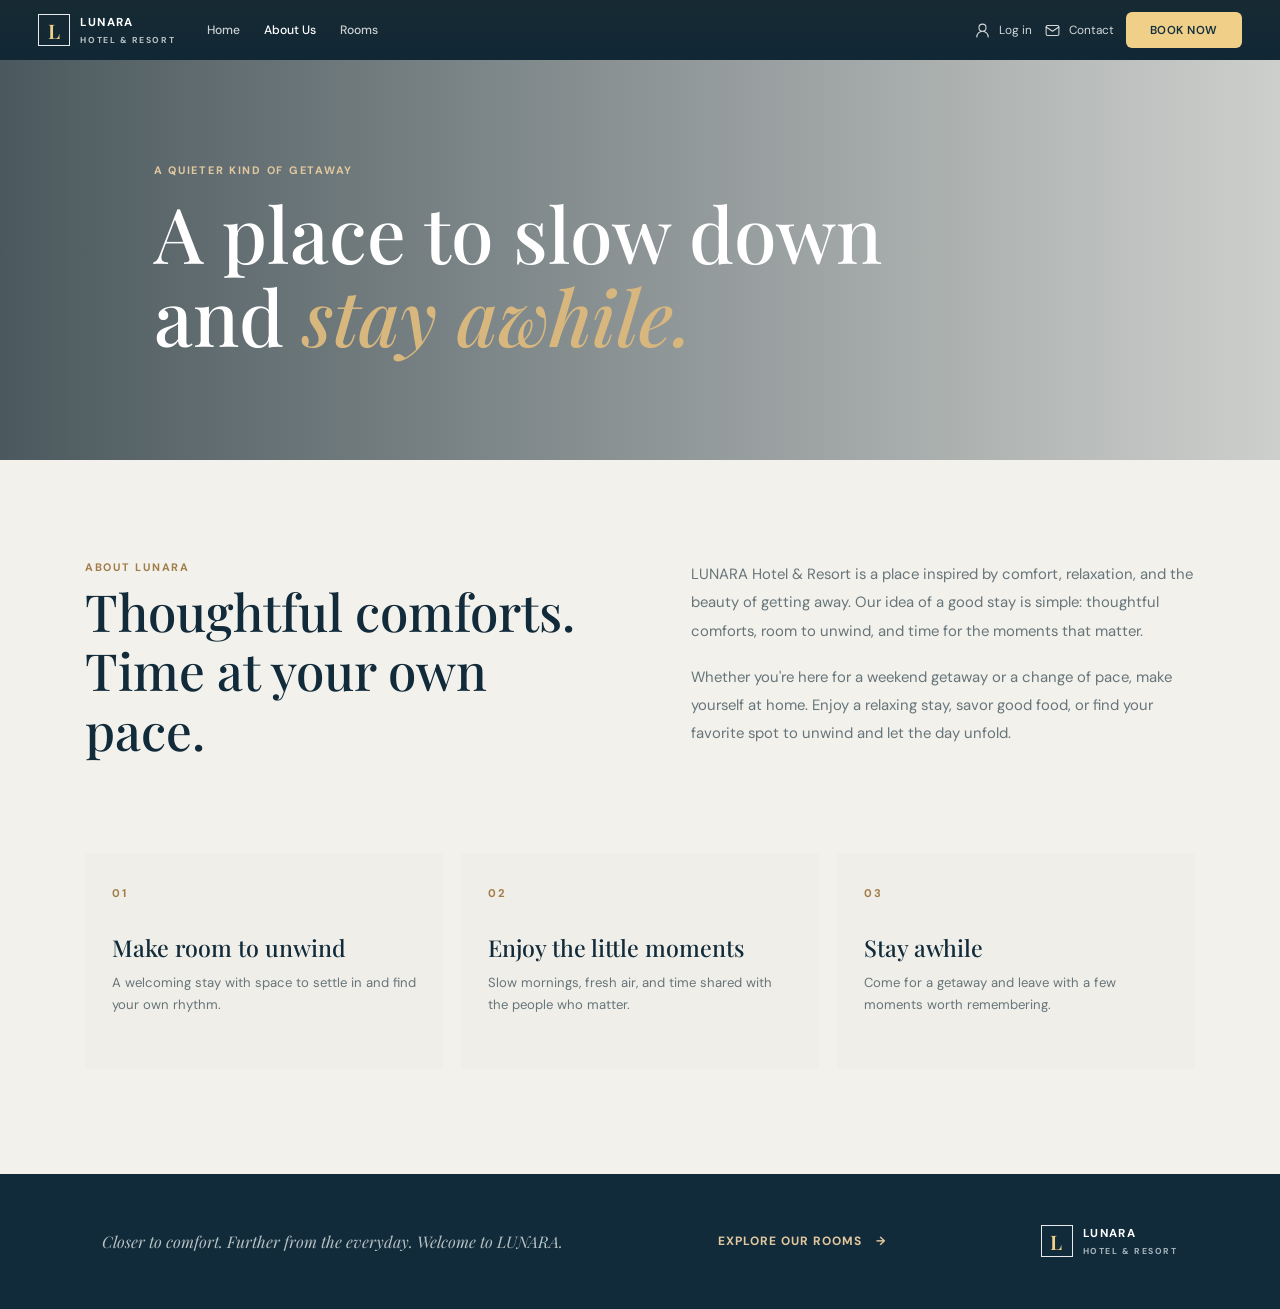
==== hotel-management-system/pages/about.html @ 8baa5f7f "Ket ano" ====
<!DOCTYPE html>
<html lang="en">
<head>
  <meta charset="UTF-8" />
  <meta name="viewport" content="width=device-width, initial-scale=1.0" />
  <meta name="theme-color" content="#122b3a" />
  <meta name="description" content="Learn about Harbor & Pine Hotel & Resort." />
  <title>LUNARA| About Us</title>
  <link rel="stylesheet" href="../assets/css/About.css" />
  <link rel="stylesheet" href="../assets/css/Base.css" />
  <link rel="stylesheet" href="../assets/css/Public.css" />
</head>
<body class="home-page">
  <header class="site-header">
    <div class="site-header-inner">
      <a class="brand brand-home" href="home.html" aria-label="LUNARA home">
        <span class="brand-mark">L</span>
        <span>LUNARA<small>HOTEL &amp; RESORT</small></span>
      </a>
      <nav class="site-nav" aria-label="Main navigation">
        <a href="home.html">Home</a>
        <a href="about.html" aria-current="page">About Us</a>
        <a href="rooms.html">Rooms</a>
      </nav>
      <nav class="site-actions" aria-label="Quick links">
        <a class="site-action" href="index.html" aria-label="Log in">
          <svg viewBox="0 0 24 24" aria-hidden="true"><path d="M20 21a8 8 0 0 0-16 0M12 13a5 5 0 1 0 0-10 5 5 0 0 0 0 10Z"/></svg>
          <span>Log in</span>
        </a>
        <a class="site-action" href="mailto:reservations@harborpine.com" aria-label="Contact us">
          <svg viewBox="0 0 24 24" aria-hidden="true"><rect x="3" y="5" width="18" height="14" rx="2"/><path d="m3 7 9 6 9-6"/></svg>
          <span>Contact</span>
        </a>
        <a class="button button-primary book-button" href="book.html">Book now</a>
      </nav>
    </div>
  </header>
  <main class="public-page">
    <section class="public-page-hero about-page-hero">
      <p class="hero-kicker">A QUIETER KIND OF GETAWAY</p>
      <h1>A place to slow down<br />and <em>stay awhile.</em></h1>
    </section>
    <section class="about-story">
      <div>
        <p class="eyebrow">ABOUT LUNARA</p>
        <h2>Thoughtful comforts.<br />Time at your own pace.</h2>
      </div>
      <div class="about-story-copy">
        <p>LUNARA Hotel & Resort is a place inspired by comfort, relaxation, and the beauty of getting away. Our idea of a good stay is simple: thoughtful comforts, room to unwind, and time for the moments that matter.</p>
        <p>Whether you're here for a weekend getaway or a change of pace, make yourself at home. Enjoy a relaxing stay, savor good food, or find your favorite spot to unwind and let the day unfold.</p>
      </div>
    </section>
    <section class="about-values">
      <article><span>01</span><h2>Make room to unwind</h2><p>A welcoming stay with space to settle in and find your own rhythm.</p></article>
      <article><span>02</span><h2>Enjoy the little moments</h2><p>Slow mornings, fresh air, and time shared with the people who matter.</p></article>
      <article><span>03</span><h2>Stay awhile</h2><p>Come for a getaway and leave with a few moments worth remembering.</p></article>
    </section>
  </main>
  <footer class="site-footer">
    <a class="brand brand-home" href="home.html">
      <span class="brand-mark">L</span>
      <span>LUNARA<small>HOTEL &amp; RESORT</small></span>
    </a>
    <p>Closer to comfort. Further from the everyday. Welcome to LUNARA.</p>
    <a href="rooms.html">Explore our rooms <span aria-hidden="true">→</span></a>
  </footer>
<script src="../assets/js/role-guard.js"></script>
<script>RoleGuard.redirectIfLoggedIn();</script>
</body>
</html>
---- hotel-management-system/assets/css/About.css ----
/* about.css — about.html only. Load AFTER base.css + public.css */
/* About page story block: heading left, text right */
.about-story { display: grid; max-width: 1180px; grid-template-columns: 1fr 1fr; gap: clamp(35px,8vw,115px); margin: auto; padding: 100px 35px 88px; }
/* Darker gold small label */
.about-story .eyebrow { color: var(--gold-dark); }
/* Big navy heading of the story */
.about-story h2 { margin: 0; color: var(--navy); font: 500 clamp(2.2rem,4vw,3.5rem)/1.16 var(--serif); }
/* Text column, vertically centered next to the heading */
.about-story-copy { align-self: center; }
/* Grey paragraphs of the story */
.about-story-copy p { margin: 0 0 18px; color: #66757a; font-size: .93rem; line-height: 1.9; }
/* Row of 3 value boxes (01, 02, 03) */
.about-values { display: grid; max-width: 1180px; grid-template-columns: repeat(3,1fr); gap: 18px; margin: auto; padding: 0 35px 105px; }
/* One grey value box */
.about-values article { min-height: 215px; padding: 27px; background: #f0eee8; }
/* The small number in the box */
.about-values article > span { color: var(--gold-dark); font-size: .7rem; font-weight: 700; letter-spacing: .14em; }
/* Value title */
.about-values h2 { margin: 30px 0 9px; color: var(--navy); font: 500 1.45rem var(--serif); }
/* Value description */
.about-values p { margin: 0; color: #66757a; font-size: .82rem; line-height: 1.7; }
/* Tablets/phones (760px wide or less): */
@media (max-width: 760px) {
  /* Heading and text stack on top of each other */
  .about-story { grid-template-columns: 1fr; gap: 22px; padding: 75px 30px 60px; }
  /* Value boxes stack in one column */
  .about-values { grid-template-columns: 1fr; padding: 0 30px 75px; }
}
/* Small phones: slightly smaller side spacing */
@media (max-width: 520px) { .about-story { padding: 65px 24px 48px; } .about-values { padding: 0 24px 65px; } }
---- hotel-management-system/assets/css/Base.css ----
@import url("https://fonts.googleapis.com/css2?family=DM+Sans:wght@400;500;600;700&family=Playfair+Display:wght@500;600;700&display=swap");

/* Colours and fonts used by every page. Change a value here and it changes everywhere. */
:root {
  color-scheme: light;                                  /* tells the browser this site is light-themed */
  --ink: #1c3038; --navy: #122b3a; --navy-light: #1e4051; /* text colour, main dark blue, lighter dark blue (hover) */
  --gold: #c49a5a; --gold-dark: #a17d49; --gold-soft: #f0cf88; /* gold accents: normal, darker (on light bg), pale (on dark bg) */
  --paper: #f5f4f0; --white: #fff; --muted: #718087; --line: #e4e6e2; /* page bg, white, grey text, thin divider lines */
  --success: #1c7655; --danger: #a53d36;                /* green for success, red for errors */
  --shadow: 0 12px 35px rgba(18, 43, 58, .07);          /* soft shadow under cards */
  --header-bg: linear-gradient(180deg, rgba(9,30,39,.94), rgba(12,35,49,.98)); /* dark gradient used by headers */
  --serif: "Playfair Display", Georgia, serif;          /* heading font */
  font-family: "DM Sans", "Segoe UI", Arial, sans-serif; /* default body font */
}
/* Makes width/height include padding and border, so boxes size predictably */
* { box-sizing: border-box; }
/* Page basics: no outer margin, full screen height, text colour, page background */
body { margin: 0; min-height: 100vh; color: var(--ink); background: var(--paper); }
/* Form controls use the same font as the rest of the page */
button, input, select, textarea { font: inherit; }
/* Default link colour */
a { color: var(--navy-light); }
/* Mouse pointer becomes a hand over buttons */
button { cursor: pointer; }

/* Logo block (H square + HARBOR & PINE text) used in headers, sidebars and footers */
.brand { display: flex; align-items: center; gap: 11px; color: #fff; text-decoration: none; font-size: .86rem; font-weight: 700; letter-spacing: .12em; }
/* The '&' in the logo is gold and not italic */
.brand i { color: var(--gold); font-style: normal; }
/* Small 'HOTEL & RESORT' line under the logo name */
.brand small { display: block; margin-top: 4px; color: #a8b8bf; font-size: .58rem; letter-spacing: .18em; }
/* The square 'H' icon next to the logo name */
.brand-mark { display: grid; width: 38px; height: 38px; place-items: center; border: 1px solid var(--gold); color: var(--gold); font: 600 1.35rem var(--serif); }
/* Small gold uppercase label above a heading (e.g. 'ABOUT HARBOR & PINE') */
.eyebrow { margin: 0 0 8px; color: var(--gold); font-size: .68rem; font-weight: 700; letter-spacing: .16em; }

/* Text labels above form fields */
label { display: block; margin: 15px 0 6px; color: #33464e; font-size: .82rem; font-weight: 600; }
/* Small grey hint on the right of a label (e.g. 'Optional') */
.optional { float: right; color: var(--muted); font-size: .73rem; font-weight: 400; }
/* Look of all text boxes, dropdowns and text areas */
input, select, textarea { width: 100%; min-height: 42px; padding: 10px 12px; border: 1px solid #d5dad8; border-radius: 6px; color: var(--ink); background: var(--white); }
/* Text areas are taller and can be resized up/down only */
textarea { min-height: 94px; resize: vertical; }
/* Gold outline when you click into a field */
input:focus, select:focus, textarea:focus { outline: 2px solid rgba(196,154,90,.32); border-color: var(--gold); }

/* Base look shared by ALL buttons (size, rounded corners, centred text) */
.button { display: inline-flex; min-height: 40px; align-items: center; justify-content: center; gap: 8px; padding: 9px 16px; border: 1px solid transparent; border-radius: 6px; text-decoration: none; font-size: .84rem; font-weight: 600; }
/* Faded button while it is disabled/loading */
.button:disabled { opacity: .58; cursor: not-allowed; }
/* Main button: dark navy with white text */
.button-primary { color: #fff; background: var(--navy); }
/* Main button turns slightly lighter on hover */
.button-primary:hover:not(:disabled) { background: var(--navy-light); }
/* Secondary button: white with thin border */
.button-outline { border-color: var(--line); color: var(--ink); background: #fff; }
/* Secondary button gets a gold border on hover */
.button-outline:hover { border-color: var(--gold); }
/* Smaller button size */
.button-small { min-height: 32px; padding: 5px 10px; font-size: .76rem; }
/* Full-width button (login, signup forms) */
.button-wide { width: 100%; margin-top: 22px; min-height: 46px; }
/* Gold outline when a button is reached with the keyboard (Tab key) */
.button:focus-visible { outline: 3px solid rgba(196,154,90,.55); outline-offset: 2px; }

/* Message box under forms - hidden until it has error/success */
.msg { display: none; margin-top: 13px; padding: 11px 12px; border-radius: 6px; font-size: .83rem; line-height: 1.45; }
/* Red error message */
.msg.error { display: block; color: var(--danger); background: #fcf0ee; }
/* Green success message */
.msg.success { display: block; color: var(--success); background: #eaf5ee; }
/* Small pop-up notice at the bottom-right of the screen (hidden by default) */
.toast { position: fixed; right: 24px; bottom: 24px; z-index: 3; max-width: min(420px, calc(100vw - 32px)); padding: 12px 16px; border-radius: 7px; color: #fff; background: var(--navy); box-shadow: var(--shadow); opacity: 0; pointer-events: none; transform: translateY(8px); transition: .2s ease; }
/* Makes the pop-up notice appear */
.toast.visible { opacity: 1; transform: translateY(0); }
/* Red version of the pop-up notice */
.toast.error { background: var(--danger); }
/* Small grey helper text */
.muted-note { color: var(--muted); font-size: .8rem; }
/* Centered grey text shown when a list/table has nothing in it */
.empty-state { padding: 22px 12px; color: var(--muted); text-align: center; font-size: .88rem; }
/* White rounded 'Back' button */
.back-link { display: inline-flex; align-items: center; gap: 8px; width: fit-content; margin: 12px clamp(18px,3vw,42px) 0; padding: 8px 16px 8px 12px; border-radius: 999px; background: #fff; color: #1d2433; font: 600 14px system-ui, "Segoe UI", Roboto, sans-serif; text-decoration: none; box-shadow: 0 2px 10px rgba(0,0,0,.18); }
/* The arrow inside the Back button */
.back-link span { font-size: 18px; line-height: 1; transition: transform .15s; }
/* Arrow slides left on hover */
.back-link:hover span { transform: translateX(-3px); }
/* Outline when the Back button is focused with the keyboard */
.back-link:focus-visible { outline: 3px solid #0f766e; outline-offset: 2px; }
/* For people who turned off animations on their device: switch all animations off */
@media (prefers-reduced-motion: reduce) { *, *::before, *::after { transition: none !important; animation: none !important; } }
---- hotel-management-system/assets/css/Public.css ----
/* Light beige page background for public pages (home, rooms, about) */
.home-page, .public-body { background: #f3f1ec; }

/* Dark navy bar at the top of public pages */
.site-header { position: relative; z-index: 1; padding: 12px clamp(18px,3vw,42px); background: var(--header-bg); }
/* Lines up logo, menu and buttons in one row, max 1280px wide */
.site-header-inner { display: flex; max-width: 1280px; align-items: center; flex-wrap: wrap; gap: 18px; margin: auto; }
/* Logo in the public header/footer (white, small) */
.brand-home { order: 1; color: #fff; gap: 10px; font-size: .72rem; letter-spacing: .12em; }
/* Gold 'H' square in the public header/footer */
.brand-home .brand-mark { width: 32px; height: 32px; border-color: rgba(255,255,255,.9); color: var(--gold-soft); font-size: 1.25rem; }
/* 'HOTEL & RESORT' text under the logo name */
.brand-home small { color: rgba(255,255,255,.72); font-size: .54rem; }
/* Menu links row (Home, About Us, Rooms) */
.site-nav { display: flex; order: 2; align-items: center; gap: 24px; margin-left: 14px; }
/* Each menu link: soft white text, no underline */
.site-nav a { color: rgba(255,255,255,.78); text-decoration: none; font-size: .76rem; font-weight: 500; }
/* Menu link turns bright white on hover and for the page you are on */
.site-nav a:hover, .site-nav a[aria-current="page"] { color: #fff; }
/* Right side of header: Log in, Contact, Book now */
.site-actions { display: flex; align-items: center; order: 3; gap: 12px; margin-left: auto; }
/* A small icon + text link (Log in / Contact) */
.site-action { display: inline-flex; align-items: center; gap: 8px; color: rgba(255,255,255,.82); text-decoration: none; font-size: .74rem; }
/* Gold on hover */
.site-action:hover { color: var(--gold-soft); }
/* The little icon (person / envelope) next to the text */
.site-action svg { width: 17px; height: 17px; fill: none; stroke: currentColor; stroke-linecap: round; stroke-linejoin: round; stroke-width: 1.5; }
/* Gold 'Book now' button base size and text */
.book-button { min-width: 116px; min-height: 36px; border-radius: 6px; background: var(--gold-soft); color: #123040; font-size: .72rem; letter-spacing: .04em; text-transform: uppercase; }
/* Keeps Book now gold with dark text (beats the navy main-button style) */
.book-button, .button-primary.book-button { background: var(--gold-soft); color: #123040; }
/* Book now stays gold, slightly lighter, on hover */
.book-button:hover:not(:disabled), .button-primary.book-button:hover:not(:disabled) { background: #f4dca4; color: #123040; }
/* Gold outline for keyboard users on menu links */
.site-nav a:focus-visible, .site-action:focus-visible { outline: 3px solid rgba(240,207,136,.7); outline-offset: 3px; }

/* Cream button used on the home hero ('Discover your stay') */
.button-light { min-height: 42px; padding: 0 20px; gap: 20px; border-radius: 10px; color: #143448; background: #f4dca4; font-size: .74rem; letter-spacing: .04em; text-transform: uppercase; }
/* Turns white on hover */
.button-light:hover { background: #fff; }
/* Uppercase text link with an arrow ('Explore a stay →', footer link) */
.text-link, .site-footer > a:last-child { display: inline-flex; align-items: center; gap: 14px; color: var(--navy); text-decoration: none; font-size: .75rem; font-weight: 700; letter-spacing: .08em; text-transform: uppercase; }

/* Dark navy footer bar: logo, tagline, link */
.site-footer { display: flex; min-height: 135px; align-items: center; justify-content: space-between; gap: 20px; padding: 25px clamp(28px,8vw,125px); color: #fff; background: var(--navy); }
/* Footer logo subtitle colour */
.site-footer .brand-home small { color: #a8b8bf; }
/* Italic tagline in the footer */
.site-footer > p { color: #b6c1c3; font: italic 1rem var(--serif); }
/* Footer link colour (gold-cream) */
.site-footer > a:last-child { color: #e2c89f; }
/* Footer link turns gold on hover */
.site-footer > a:last-child:hover { color: var(--gold); }

/* Small uppercase line above big hero headings */
.hero-kicker { margin: 0 0 14px; color: #e2c89f; font-size: .68rem; font-weight: 700; letter-spacing: .16em; }
/* Main area of a public page, at least 55% screen tall */
.public-page { min-height: 55vh; }
/* Big photo banner at the top of inner pages (used by About) */
.public-page-hero { display: flex; min-height: 400px; flex-direction: column; justify-content: center; padding: 65px clamp(28px,12vw,190px); color: #fff; background: linear-gradient(90deg, rgba(10,30,39,.72), rgba(10,30,39,.16)), url("https://images.unsplash.com/photo-1518837695005-2083093ee35b?auto=format&fit=crop&w=1800&q=85") center 48% / cover; }
/* Large white heading in that banner */
.public-page-hero h1 { margin: 0; font: 500 clamp(2.8rem,6vw,5rem)/1.08 var(--serif); }
/* Gold italic words inside that heading */
.public-page-hero h1 em { color: #d7b77e; font-weight: 500; }

/* Room cards + detail dialog (used on home AND rooms) */
/* Section holding the room cards (used on home and rooms) */
.rooms-section { max-width: 1280px; margin: auto; padding: 105px 35px 118px; }
/* Title row above the room cards: heading left, paragraph right */
.rooms-heading { display: flex; align-items: flex-end; justify-content: space-between; gap: 24px; margin-bottom: 30px; }
/* Darker gold for the small label on a light background */
.rooms-heading .eyebrow { color: var(--gold-dark); }
/* Big navy heading above the room cards */
.rooms-heading h1, .rooms-heading h2 { margin: 0; color: var(--navy); font: 500 clamp(2.3rem,4vw,3.55rem)/1.15 var(--serif); }
/* Gold highlighted word in that heading */
.rooms-heading em { color: var(--gold-dark); font-weight: 500; }
/* Grey paragraph beside the heading */
.rooms-heading > p { max-width: 520px; margin: 0 0 4px; color: #596f7a; font-size: .88rem; line-height: 1.8; }
/* Grid that arranges room cards in columns automatically */
.public-room-grid { display: grid; grid-template-columns: repeat(auto-fit, minmax(245px,1fr)); gap: 18px; }
/* 'Loading room types...' / error message inside the grid */
.room-list-status { grid-column: 1/-1; margin: 0; padding: 28px; color: var(--muted); background: #f3f1eb; text-align: center; }
/* Red version when loading fails */
.room-list-status.error { color: var(--danger); background: #fcf0ee; }
/* One room card (white, rounded, soft shadow) */
.public-room-card { display: block; overflow: hidden; padding: 0; border: 1px solid rgba(19,50,77,.09); border-radius: 12px; color: inherit; background: #fff; text-align: left; box-shadow: 0 12px 20px rgba(16,35,48,.05); transition: transform .2s ease, box-shadow .2s ease; }
/* Card lifts up a little on hover */
.public-room-card:hover { box-shadow: 0 16px 38px rgba(18,43,58,.12); transform: translateY(-4px); }
/* Gold outline for keyboard users on cards and the close button */
.public-room-card:focus-visible, .room-detail-close:focus-visible { outline: 3px solid rgba(196,154,90,.55); outline-offset: 3px; }
/* Picture area at the top of a room card */
.room-art { position: relative; height: 180px; overflow: hidden; background-color: #d7d4ca; }
/* Room photo fills the picture area */
.room-art img { display: block; width: 100%; height: 100%; object-fit: cover; transition: transform .35s ease; }
/* Photo zooms in slightly on hover */
.public-room-card:hover .room-art img { transform: scale(1.04); }
/* Green-grey colour shown when room 1 has no photo */
.room-art--1 { background: linear-gradient(155deg,#d9e3df,#a4b8b2 48%,#748e8e); }
/* Sand colour shown when room 2 has no photo */
.room-art--2 { background: linear-gradient(155deg,#e8dfd1,#c8b49b 48%,#8c7564); }
/* Blue-grey colour shown when room 3 has no photo */
.room-art--3 { background: linear-gradient(155deg,#d9e3e7,#a2b9c1 48%,#6f8995); }
/* Text area under the photo in a room card */
.public-room-copy { padding: 16px 14px 18px; }
/* Room name */
.public-room-copy h3 { margin: 0; color: var(--navy); font: 600 1.1rem var(--serif); }
/* Short room description */
.public-room-copy p { min-height: 42px; margin: 8px 0 14px; color: #667d88; font-size: .81rem; line-height: 1.6; }
/* Bottom row of the card: guests and price */
.public-room-meta { display: flex; align-items: center; justify-content: space-between; gap: 10px; padding-top: 12px; border-top: 1px solid rgba(18,50,77,.08); color: #65757a; font-size: .75rem; }
/* Price in bold navy */
.public-room-meta strong { color: var(--navy); font-size: .9rem; }
/* Button inside a room card is full width */
.public-room-card .button { width: 100%; margin-top: 12px; border-radius: 8px; }

/* Pop-up window that opens when you click a room */
.room-detail-dialog { position: fixed; width: min(920px, calc(100% - 32px)); max-width: none; max-height: min(780px, calc(100% - 32px)); overflow: auto; padding: 0; border: 0; color: var(--ink); background: #fbfaf7; box-shadow: 0 24px 80px rgba(0,0,0,.28); }
/* When open: photo on the left, details on the right */
.room-detail-dialog[open] { display: grid; grid-template-columns: 1.05fr .95fr; }
/* Dark blurred background behind the pop-up */
.room-detail-dialog::backdrop { background: rgba(10,25,32,.68); backdrop-filter: blur(3px); }
/* Big photo area in the pop-up */
.room-detail-dialog .room-detail-art { min-height: 510px; }
/* Details column in the pop-up */
.room-detail-copy { align-self: center; padding: clamp(25px,5vw,52px); }
/* Room name heading in the pop-up */
.room-detail-copy h2 { margin: 0 0 17px; color: var(--navy); font: 600 clamp(1.8rem,3vw,2.6rem)/1.15 var(--serif); }
/* Room description in the pop-up */
.room-detail-description { color: #66757a; font-size: .9rem; line-height: 1.8; }
/* List of facts (max guests, rate) with divider lines */
.room-detail-facts { margin: 25px 0; border-top: 1px solid var(--line); }
/* One fact row: label left, value right */
.room-detail-facts div { display: flex; justify-content: space-between; gap: 16px; padding: 13px 0; border-bottom: 1px solid var(--line); font-size: .83rem; }
/* Fact label (grey) */
.room-detail-facts dt { color: var(--muted); }
/* Fact value (bold navy) */
.room-detail-facts dd { margin: 0; color: var(--navy); font-weight: 700; text-align: right; }
/* Round X button at top-right of the pop-up */
.room-detail-close { position: absolute; top: 13px; right: 13px; z-index: 2; display: grid; width: 38px; height: 38px; place-items: center; border: 0; border-radius: 50%; color: var(--navy); background: rgba(255,255,255,.92); font-size: 1.6rem; line-height: 1; }

/* Tablets/phones (760px wide or less): */
@media (max-width: 760px) {
  /* Logo and buttons spread across the row */
  .site-header-inner { justify-content: space-between; gap: 10px; }
  /* Menu drops to its own full-width row under the logo */
  .site-nav { order: 3; width: 100%; margin-left: 0; padding-top: 8px; gap: 22px; flex-wrap: wrap; border-top: 1px solid rgba(255,255,255,.12); }
  /* Right buttons no longer pushed to the far right */
  .site-actions { margin-left: 0; }
  /* Hide the words 'Log in' / 'Contact', keep only the icons */
  .site-action span { display: none; }
  /* On small screens: section holding the room cards (used on home and rooms) */
  .rooms-section { padding: 78px 28px; }
  /* Heading and paragraph stack on top of each other */
  .rooms-heading { align-items: flex-start; flex-direction: column; gap: 14px; }
  /* Shorter banner, smaller padding */
  .public-page-hero { min-height: 340px; padding: 50px 35px; }
  /* Footer items wrap onto several lines */
  .site-footer { flex-wrap: wrap; padding: 32px 28px; }
}
/* Small phones (520px wide or less): */
@media (max-width: 520px) {
  /* Smaller header padding */
  .site-header { padding: 10px 15px; }
  /* On small screens: logo in the public header/footer (white, small) */
  .brand-home { gap: 7px; font-size: .66rem; }
  /* Slightly larger H square so it is easy to tap */
  .brand-home .brand-mark { width: 36px; height: 36px; }
  /* On small screens: section holding the room cards (used on home and rooms) */
  .rooms-section { padding: 68px 24px; }
  /* Shorter banner, smaller padding */
  .public-page-hero { min-height: 300px; padding: 38px 24px; }
  /* Room cards stack in ONE column */
  .public-room-grid { grid-template-columns: 1fr; }
  /* Pop-up stacks photo above details instead of side by side */
  .room-detail-dialog[open] { display: block; }
  /* Shorter photo in the pop-up */
  .room-detail-dialog .room-detail-art { min-height: 260px; }
  /* On small screens: details column in the pop-up */
  .room-detail-copy { padding: 25px; }
  /* Footer tagline takes its own full line */
  .site-footer > p { width: 100%; margin: 0; }
}
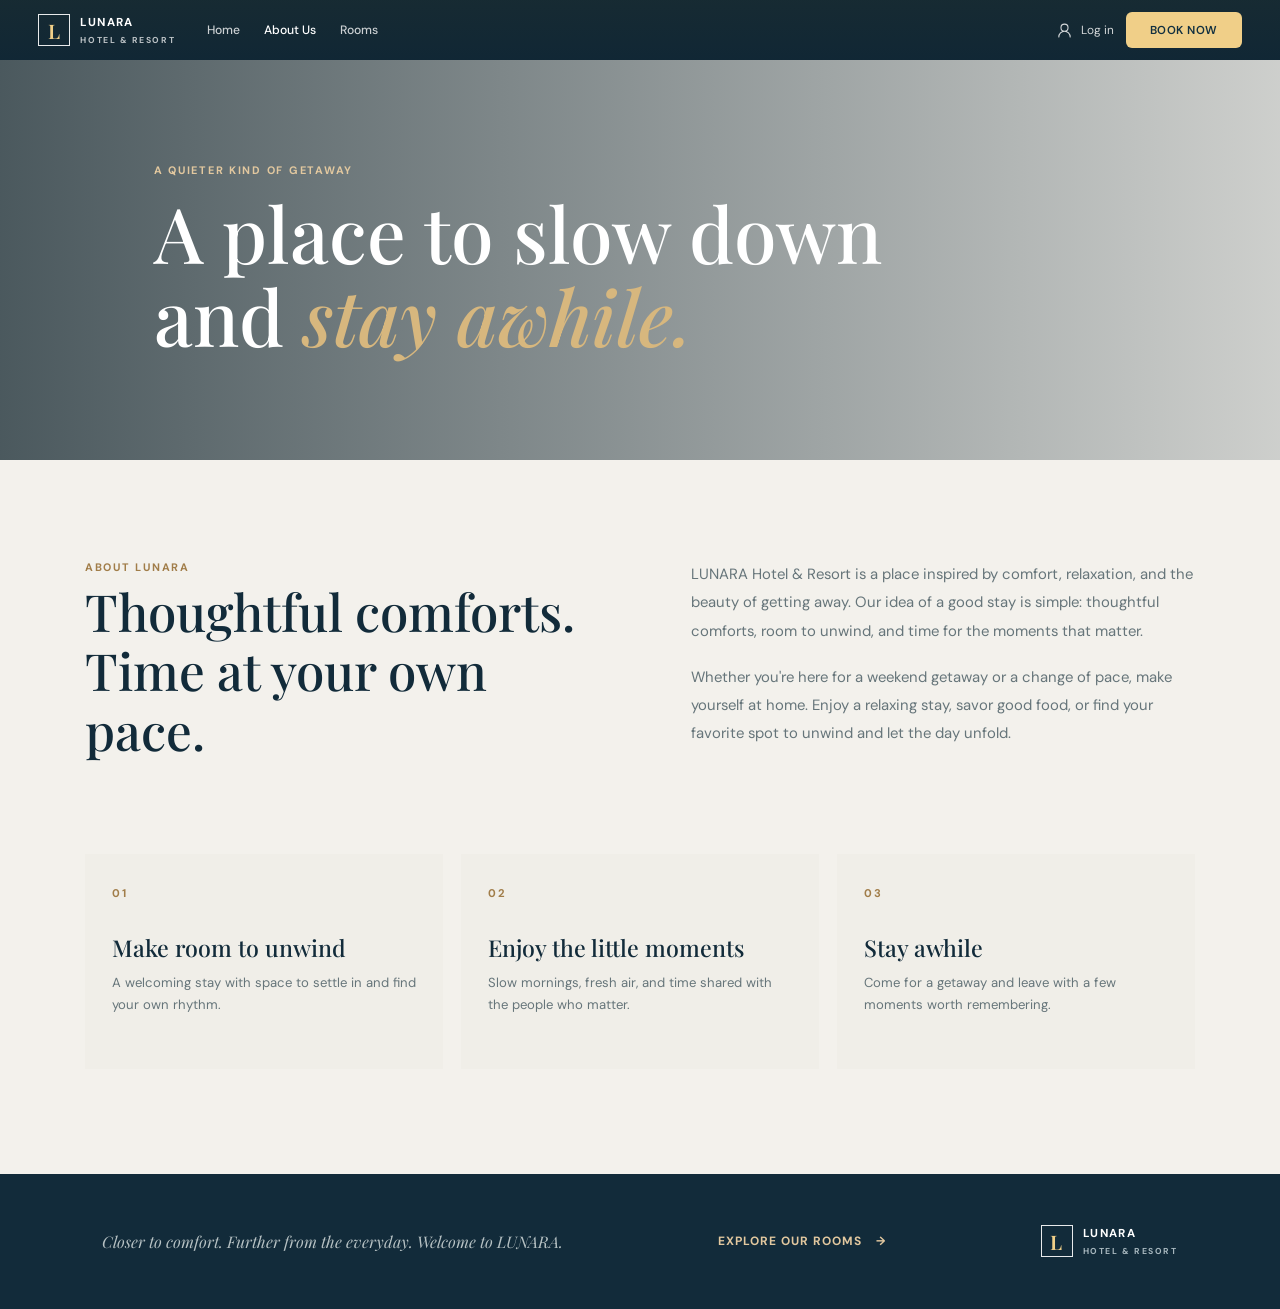
==== commit 86d3100b: "booking" ====
--- a/hotel-management-system/pages/about.html
+++ b/hotel-management-system/pages/about.html
@@ -27,10 +27,10 @@
           <svg viewBox="0 0 24 24" aria-hidden="true"><path d="M20 21a8 8 0 0 0-16 0M12 13a5 5 0 1 0 0-10 5 5 0 0 0 0 10Z"/></svg>
           <span>Log in</span>
         </a>
-        <a class="site-action" href="mailto:reservations@harborpine.com" aria-label="Contact us">
+        <!--<a class="site-action" href="mailto:reservations@harborpine.com" aria-label="Contact us">
           <svg viewBox="0 0 24 24" aria-hidden="true"><rect x="3" y="5" width="18" height="14" rx="2"/><path d="m3 7 9 6 9-6"/></svg>
           <span>Contact</span>
-        </a>
+        </a>-->
         <a class="button button-primary book-button" href="book.html">Book now</a>
       </nav>
     </div>
--- a/hotel-management-system/assets/css/About.css
+++ b/hotel-management-system/assets/css/About.css
@@ -1,24 +1,67 @@
-/* about.css — about.html only. Load AFTER base.css + public.css */
+
 /* About page story block: heading left, text right */
-.about-story { display: grid; max-width: 1180px; grid-template-columns: 1fr 1fr; gap: clamp(35px,8vw,115px); margin: auto; padding: 100px 35px 88px; }
+.about-story {
+   display: grid; 
+   max-width: 1180px; 
+   grid-template-columns: 1fr 1fr; 
+   gap: clamp(35px,8vw,115px); 
+   margin: auto; 
+   padding: 100px 35px 88px; 
+}
 /* Darker gold small label */
-.about-story .eyebrow { color: var(--gold-dark); }
+.about-story .eyebrow {
+   color: var(--gold-dark); 
+}
 /* Big navy heading of the story */
-.about-story h2 { margin: 0; color: var(--navy); font: 500 clamp(2.2rem,4vw,3.5rem)/1.16 var(--serif); }
+.about-story h2 {
+   margin: 0; 
+   color: var(--navy); 
+   font: 500 clamp(2.2rem,4vw,3.5rem)/1.16 var(--serif); 
+}
 /* Text column, vertically centered next to the heading */
-.about-story-copy { align-self: center; }
+.about-story-copy {
+   align-self: center; 
+}
 /* Grey paragraphs of the story */
-.about-story-copy p { margin: 0 0 18px; color: #66757a; font-size: .93rem; line-height: 1.9; }
+.about-story-copy p {
+   margin: 0 0 18px; 
+   color: #66757a; 
+   font-size: .93rem; 
+   line-height: 1.9; 
+}
 /* Row of 3 value boxes (01, 02, 03) */
-.about-values { display: grid; max-width: 1180px; grid-template-columns: repeat(3,1fr); gap: 18px; margin: auto; padding: 0 35px 105px; }
+.about-values {
+   display: grid; 
+   max-width: 1180px; 
+   grid-template-columns: repeat(3,1fr); 
+   gap: 18px; margin: auto; 
+   padding: 0 35px 105px; 
+}
 /* One grey value box */
-.about-values article { min-height: 215px; padding: 27px; background: #f0eee8; }
+.about-values article {
+   min-height: 215px; 
+   padding: 27px; 
+   background: #f0eee8; 
+}
 /* The small number in the box */
-.about-values article > span { color: var(--gold-dark); font-size: .7rem; font-weight: 700; letter-spacing: .14em; }
+.about-values article > span {
+   color: var(--gold-dark); 
+   font-size: .7rem; 
+   font-weight: 700; 
+   letter-spacing: .14em; 
+}
 /* Value title */
-.about-values h2 { margin: 30px 0 9px; color: var(--navy); font: 500 1.45rem var(--serif); }
+.about-values h2 {
+   margin: 30px 0 9px; 
+   color: var(--navy); 
+   font: 500 1.45rem var(--serif); 
+}
 /* Value description */
-.about-values p { margin: 0; color: #66757a; font-size: .82rem; line-height: 1.7; }
+.about-values p {
+   margin: 0; color: #66757a; 
+   font-size: .82rem; 
+   line-height: 1.7; 
+  }
 /* Tablets/phones (760px wide or less): */
 @media (max-width: 760px) {
   /* Heading and text stack on top of each other */
